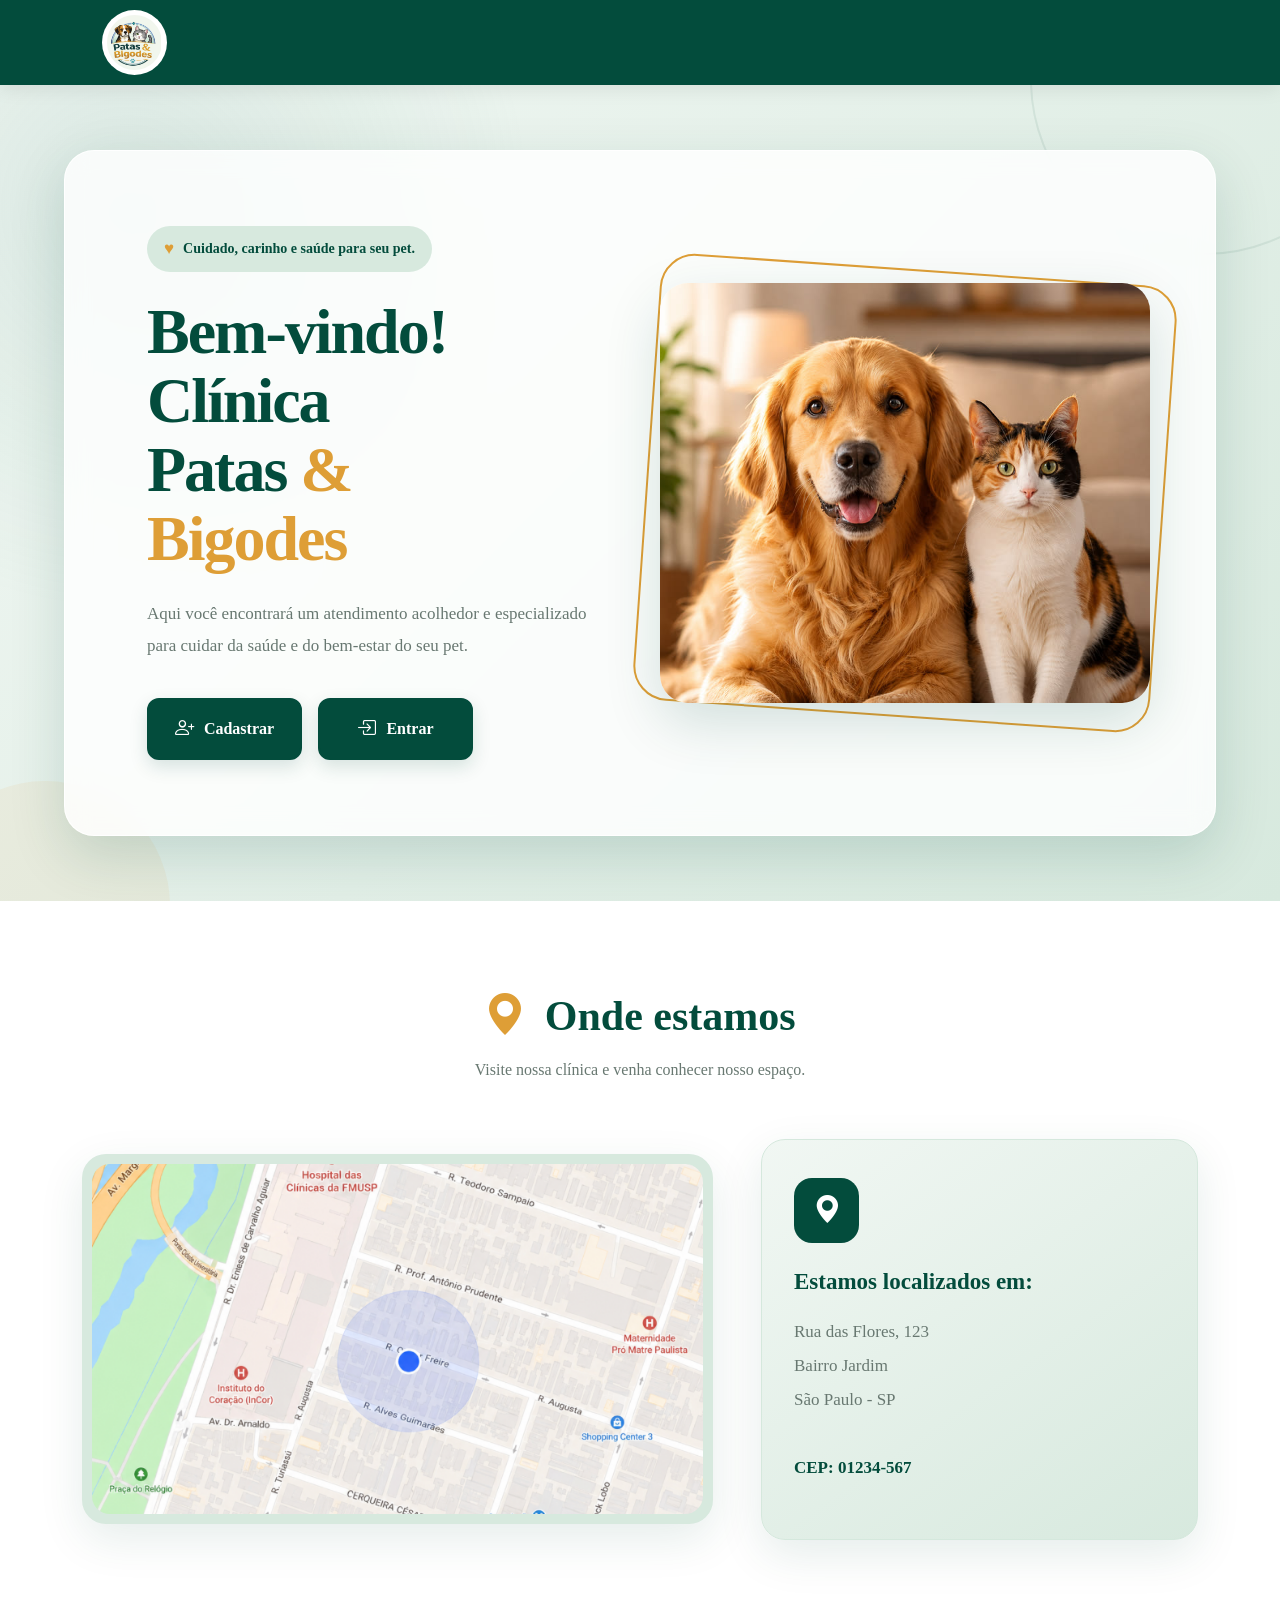
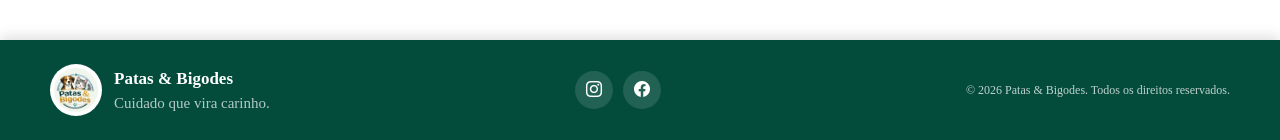
==== src/main/resources/templates/index.html @ 88928b93 "Primeiro commit" ====
<!DOCTYPE html>

<html lang="pt-BR">

<head>

    <meta charset="UTF-8">
    <meta name="viewport" content="width=device-width, initial-scale=1.0">

    <meta name="description" content="Clínica Veterinária Patas & Bigodes">
    <meta name="author" content="Nycole">
    <meta name="keywords" content="veterinária, animais, pet, clínica veterinária">

    <title>Clínica Patas & Bigodes</title>

    <!-- Bootstrap -->
    <link href="https://cdn.jsdelivr.net/npm/bootstrap@5.3.8/dist/css/bootstrap.min.css" rel="stylesheet">

    <!-- Bootstrap Icons -->
    <link rel="stylesheet" href="https://cdn.jsdelivr.net/npm/bootstrap-icons@1.13.1/font/bootstrap-icons.min.css">

    <!-- Favicon -->
    <link rel="icon" type="image/png" href="../static/img/favicon.png">

    <link rel="stylesheet" href="../static/css/style.css">

</head>

<body>

    <!-- =========================
     CABEÇALHO
========================= -->

    <header>

        <nav class="navbar">

            <div class="container-fluid">



                <div class="logo">

                    <img src="../static/img/logo.png" alt="Logo Patas & Bigodes">

                </div>

            </div>

            </div>

        </nav>

    </header>

    <main>

        <!-- =========================
     INÍCIO
========================= -->

        <section class="inicio" id="inicio">

            <div class="card-clinica">

                <div class="container-fluid">

                    <div class="row align-items-center">


                        <!-- CONTEÚDO -->

                        <div class="col-lg-6 col-md-6">

                            <div class="conteudo">

                                <p class="tagline">

                                    Cuidado, carinho e saúde para seu pet.

                                </p>


                                <h1 class="titulo">

                                    Bem-vindo!<br>
                                    Clínica<br>
                                    Patas <span>&amp;</span><br>
                                    <span>Bigodes</span>

                                </h1>


                                <p class="descricao">

                                    Aqui você encontrará um atendimento
                                    acolhedor e especializado para cuidar
                                    da saúde e do bem-estar do seu pet.

                                </p>


                                <div class="botoes">

                                    <a href="cadastro.html" class="btn btn-clinica">

                                        <i class="bi bi-person-plus"></i>

                                        Cadastrar

                                    </a>


                                    <a href="login.html" class="btn btn-clinica">

                                        <i class="bi bi-box-arrow-in-right"></i>

                                        Entrar

                                    </a>

                                </div>

                            </div>

                        </div>



                        <!-- IMAGEM -->

                        <div class="col-lg-6 col-md-6">

                            <div class="animais">

                                <img src="../static/img/caes_gatos.jpg"
                                    alt="Cachorro e gato da Clínica Patas & Bigodes">

                            </div>

                        </div>


                    </div>

                </div>

            </div>

        </section>

        <!-- =========================
     LOCALIZAÇÃO
========================= -->

        <section class="localizacao" id="contato">

            <div class="container">


                <div class="titulo-localizacao">

                    <h2>

                        <i class="bi bi-geo-alt-fill"></i>

                        Onde estamos

                    </h2>

                    <p>

                        Visite nossa clínica e venha conhecer nosso espaço.

                    </p>

                </div>



                <div class="row align-items-center g-5">


                    <!-- MAPA -->

                    <div class="col-md-7">

                        <div class="mapa-container">

                            <img src="../static/img/mapa.png" alt="Localização da Clínica Patas & Bigodes" class="mapa">

                        </div>

                    </div>



                    <!-- ENDEREÇO -->

                    <div class="col-md-5">

                        <div class="endereco">


                            <div class="icone-localizacao">

                                <i class="bi bi-geo-alt-fill"></i>

                            </div>


                            <h3>

                                Estamos localizados em:

                            </h3>


                            <p>

                                Rua das Flores, 123
                                <br>

                                Bairro Jardim
                                <br>

                                São Paulo - SP

                                <br><br>

                                <strong>CEP: 01234-567</strong>

                            </p>

                        </div>

                    </div>


                </div>

            </div>

        </section>

    </main>

    <!-- =========================
     RODAPÉ
========================= -->

    <footer>

        <div class="footer-content">

            <div class="footer-logo">

                <img src="../static/img/logo.png" alt="Patas & Bigodes">

                <div>

                    <strong>Patas & Bigodes</strong>

                    <span>
                        Cuidado que vira carinho.
                    </span>

                </div>

            </div>


            <div class="footer-social">

                <a href="https://www.instagram.com/" target="_blank" aria-label="Instagram">

                    <i class="bi bi-instagram"></i>

                </a>

                <a href="https://www.facebook.com/" target="_blank" aria-label="Facebook">

                    <i class="bi bi-facebook"></i>

                </a>

            </div>


            <p>
                © 2026 Patas & Bigodes. Todos os direitos reservados.
            </p>

        </div>

    </footer>

    <!-- Bootstrap JS -->

    <script src="../static/js/index.js"></script>

</body>

</html>
---- src/main/resources/static/css/style.css ----
/* ==========================================
   PATAS & BIGODES
   Estilo moderno e responsivo
========================================== */

/* PALETA DE CORES */
:root {
    --verde-escuro: #034C3C;
    --verde: #4D8B7D;
    --verde-medio: #76A99A;
    --verde-claro: #D7E9DE;
    --verde-fundo: #F1F7F3;

    --dourado: #DE9E36;
    --dourado-claro: #F5E4C3;

    --branco: #FFFFFF;
    --texto: #26332F;
    --texto-suave: #687871;

    --sombra: 0 15px 45px rgba(3, 76, 60, 0.10);
    --sombra-forte: 0 20px 55px rgba(3, 76, 60, 0.16);

    --raio: 24px;
}

/* ==========================================
   CONFIGURAÇÕES GERAIS
========================================== */

* {
    margin: 0;
    padding: 0;
    box-sizing: border-box;
}

html {
    scroll-behavior: smooth;
    scroll-padding-top: 30px;
}

body {
    font-family: Georgia, 'Times New Roman', serif;
    background-color: var(--verde-fundo);
    color: var(--texto);
    overflow-x: hidden;
}

a {
    text-decoration: none;
}

img {
    max-width: 100%;
    display: block;
}

/* ==========================================
   CABEÇALHO
========================================== */

header {
    width: 100%;
    height: 85px;
    background-color: var(--verde-escuro);

    display: flex;
    align-items: center;

    position: relative;
    z-index: 10;

    box-shadow: 0 4px 18px rgba(0, 0, 0, 0.08);
}

.navbar {
    width: 100%;
    height: 100%;
    padding: 0 7%;
}

.navbar .container-fluid {
    height: 100%;
    display: flex;
    align-items: center;
}

.logo {
    display: flex;
    align-items: center;
}

.logo img {
    width: 65px;
    height: 65px;

    object-fit: contain;

    background-color: var(--branco);
    border-radius: 50%;

    padding: 5px;

    transition: transform 0.3s ease;
}

.logo img:hover {
    transform: scale(1.08) rotate(-5deg);
}

/* ==========================================
   SEÇÃO INICIAL
========================================== */

.inicio {
    min-height: 650px;

    padding: 65px 5%;

    display: flex;
    align-items: center;
    justify-content: center;

    position: relative;
    overflow: hidden;

    background:
        radial-gradient(
            circle at 10% 15%,
            rgba(118, 169, 154, 0.18),
            transparent 30%
        ),
        linear-gradient(
            135deg,
            #F1F7F3 0%,
            #E2EFE7 55%,
            #D7E9DE 100%
        );
}

/* Detalhes decorativos */

.inicio::before {
    content: "";
    position: absolute;

    width: 350px;
    height: 350px;

    border: 2px solid rgba(3, 76, 60, 0.08);
    border-radius: 50%;

    top: -180px;
    right: -100px;
}

.inicio::after {
    content: "";
    position: absolute;

    width: 250px;
    height: 250px;

    background-color: rgba(222, 158, 54, 0.08);
    border-radius: 50%;

    bottom: -130px;
    left: -80px;
}

/* Cartão principal */

.card-clinica {
    width: 100%;
    max-width: 1200px;

    padding: 55px 45px;

    background-color: rgba(255, 255, 255, 0.82);

    border: 1px solid rgba(255, 255, 255, 0.9);
    border-radius: 30px;

    box-shadow: var(--sombra-forte);

    position: relative;
    z-index: 1;

    backdrop-filter: blur(12px);
}

/* ==========================================
   CONTEÚDO DA APRESENTAÇÃO
========================================== */

.conteudo {
    padding: 20px 25px;
}

.tagline {
    display: inline-flex;
    align-items: center;
    gap: 9px;

    padding: 10px 17px;

    background-color: var(--verde-claro);
    color: var(--verde-escuro);

    border-radius: 30px;

    font-size: 14px;
    font-weight: 600;

    margin-bottom: 25px;
}

.tagline::before {
    content: "♥";
    color: var(--dourado);
    font-size: 17px;
}

.titulo {
    color: var(--verde-escuro);

    font-size: clamp(40px, 5vw, 65px);
    font-weight: 800;

    line-height: 1.08;
    letter-spacing: -2px;

    margin-bottom: 25px;
}

.titulo span {
    color: var(--dourado);
}

.descricao {
    max-width: 470px;

    color: var(--texto-suave);

    font-size: 17px;
    line-height: 1.9;

    margin-bottom: 35px;
}

/* ==========================================
   BOTÕES
========================================== */

.botoes {
    display: flex;
    align-items: center;
    flex-wrap: wrap;
    gap: 16px;
}

.btn-clinica {
    min-width: 155px;

    padding: 15px 25px;

    display: inline-flex;
    align-items: center;
    justify-content: center;
    gap: 10px;

    background-color: var(--verde-escuro);
    color: var(--branco);

    border: 2px solid var(--verde-escuro);
    border-radius: 12px;

    font-size: 16px;
    font-weight: 600;

    box-shadow: 0 7px 18px rgba(3, 76, 60, 0.15);

    transition: all 0.3s ease;
}

.btn-clinica i {
    font-size: 19px;
}

.btn-clinica:hover {
    background-color: var(--dourado);
    border-color: var(--dourado);

    color: var(--branco);

    transform: translateY(-4px);

    box-shadow: 0 10px 22px rgba(222, 158, 54, 0.25);
}

.btn-clinica:active {
    transform: scale(0.97);
}

/* ==========================================
   IMAGEM DOS ANIMAIS
========================================== */

.animais {
    width: 100%;
    max-width: 490px;

    margin: 0 auto;

    position: relative;
}

.animais::before {
    content: "";

    position: absolute;
    inset: -14px;

    border: 2px solid var(--dourado);
    border-radius: 35px;

    transform: rotate(4deg);

    z-index: -1;
}

.animais img {
    width: 100%;
    height: 420px;

    object-fit: cover;

    border-radius: 28px;

    box-shadow: var(--sombra-forte);

    transition: transform 0.5s ease;
}

.animais:hover img {
    transform: scale(1.025);
}

/* ==========================================
   LOCALIZAÇÃO
========================================== */

.localizacao {
    padding: 90px 5% 100px;

    background-color: var(--branco);
}

.titulo-localizacao {
    text-align: center;
    margin-bottom: 55px;
}

.titulo-localizacao h2 {
    color: var(--verde-escuro);

    font-size: clamp(30px, 4vw, 42px);
    font-weight: 800;

    margin-bottom: 15px;
}

.titulo-localizacao h2 i {
    color: var(--dourado);
    margin-right: 8px;
}

.titulo-localizacao p {
    color: var(--texto-suave);
    font-size: 16px;
    line-height: 1.7;
}

/* ==========================================
   MAPA
========================================== */

.mapa-container {
    width: 100%;
    height: 370px;

    padding: 10px;

    background-color: var(--verde-claro);
    border-radius: var(--raio);

    box-shadow: var(--sombra);

    overflow: hidden;

    transition: transform 0.3s ease;
}

.mapa-container:hover {
    transform: translateY(-6px);
}

.mapa {
    width: 100%;
    height: 100%;

    object-fit: cover;

    border-radius: 18px;
}

/* ==========================================
   ENDEREÇO
========================================== */

.endereco {
    padding: 38px 32px;

    background:
        linear-gradient(
            145deg,
            #F1F7F3,
            #D7E9DE
        );

    border: 1px solid #D5E8DD;
    border-radius: var(--raio);

    box-shadow: var(--sombra);

    transition: all 0.3s ease;
}

.endereco:hover {
    transform: translateY(-6px);
    box-shadow: var(--sombra-forte);
}

.icone-localizacao {
    width: 65px;
    height: 65px;

    display: flex;
    align-items: center;
    justify-content: center;

    background-color: var(--verde-escuro);
    color: var(--branco);

    border-radius: 18px;

    font-size: 28px;

    margin-bottom: 25px;
}

.endereco h3 {
    color: var(--verde-escuro);

    font-size: 23px;
    font-weight: 700;

    margin-bottom: 20px;
}

.endereco p {
    color: var(--texto-suave);

    font-size: 17px;
    line-height: 2;
}

.endereco strong {
    color: var(--verde-escuro);
}

/* ==========================================
   RODAPÉ
========================================== */

footer {

    background-color: #034C3C;

    color: white;

    box-shadow:
        0 -4px 12px rgba(0, 0, 0, 0.12);

}

.footer-content {

    width: min(1180px, 94%);

    min-height: 100px;

    margin: 0 auto;

    padding: 20px 0;

    display: flex;

    align-items: center;

    justify-content: space-between;

    gap: 20px;

}

.footer-logo {

    display: flex;

    align-items: center;

    gap: 12px;

}

.footer-logo img {

    width: 52px;
    height: 52px;

    padding: 4px;

    border-radius: 50%;

    background-color: white;

    object-fit: contain;


}

.footer-logo strong {

    display: block;

    font-size: 17px;

}

.footer-logo span {

    display: block;

    color: rgba(255, 255, 255, 0.7);

    font-size: 15px;

}

.footer-social {

    display: flex;

    gap: 10px;

}

.footer-social a {

    width: 38px;
    height: 38px;

    display: flex;

    align-items: center;

    justify-content: center;

    border-radius: 50%;

    background-color: rgba(255, 255, 255, 0.12);

    color: white;

    text-decoration: none;

    transition: 0.3s;

}

.footer-social a:hover {

    background-color: white;

    color: #3E7CB1;

    transform: translateY(-2px);

}

.footer-content>p {

    margin: 0;

    color: rgba(255, 255, 255, 0.75);

    font-size: 12px;

}

.contatos {
    color: var(--amarelo);
    font-size: 16px;
}
/* ==========================================
   ANIMAÇÕES COM JAVASCRIPT
========================================== */

.reveal {
    opacity: 0;
    transform: translateY(30px);

    transition:
        opacity 0.8s ease,
        transform 0.8s ease;
}

.reveal.is-visible {
    opacity: 1;
    transform: translateY(0);
}

/* ==========================================
   ACESSIBILIDADE
========================================== */

a:focus-visible {
    outline: 3px solid var(--dourado);
    outline-offset: 5px;
}

/* ==========================================
   RESPONSIVIDADE - TABLETS
========================================== */

@media (max-width: 991px) {

    .inicio {
        padding: 45px 4%;
    }

    .card-clinica {
        padding: 40px 25px;
    }

    .conteudo {
        padding: 15px 5px;
    }

    .titulo {
        font-size: clamp(38px, 6vw, 55px);
    }

    .animais {
        margin-top: 30px;
    }

    .animais img {
        height: 350px;
    }

    .localizacao {
        padding: 70px 5%;
    }
}

/* ==========================================
   RESPONSIVIDADE - CELULARES
========================================== */

@media (max-width: 576px) {

    header {
        height: 72px;
    }

    .navbar {
        padding: 0 5%;
    }

    .logo img {
        width: 55px;
        height: 55px;
    }

    .inicio {
        min-height: auto;
        padding: 35px 15px 50px;
    }

    .card-clinica {
        padding: 28px 18px;
        border-radius: 22px;
    }

    .tagline {
        font-size: 12px;
        padding: 9px 12px;
    }

    .titulo {
        font-size: 43px;
        letter-spacing: -1.5px;
    }

    .descricao {
        font-size: 15px;
        line-height: 1.8;
    }

    .botoes {
        flex-direction: column;
        align-items: stretch;
    }

    .btn-clinica {
        width: 100%;
    }

    .animais {
        margin-top: 35px;
    }

    .animais img {
        height: 270px;
        border-radius: 20px;
    }

    .animais::before {
        inset: -8px;
        border-radius: 25px;
    }

    .localizacao {
        padding: 60px 18px;
    }

    .titulo-localizacao {
        margin-bottom: 35px;
    }

    .titulo-localizacao p {
        font-size: 14px;
    }

    .mapa-container {
        height: 270px;
    }

    .endereco {
        padding: 28px 22px;
    }

    .endereco h3 {
        font-size: 20px;
    }

    .endereco p {
        font-size: 15px;
    }

    footer {
        padding: 30px 20px 20px;
    }

    .footer-content {
        justify-content: center;
        text-align: center;
    }

    .footer-logo {
        justify-content: center;
        width: 100%;
    }

    .footer-social {
        justify-content: center;
        width: 100%;
    }

    .footer-content > p {
        font-size: 12px;
        line-height: 1.7;
    }
}

/* ==========================================
   REDUÇÃO DE MOVIMENTO
========================================== */

@media (prefers-reduced-motion: reduce) {

    *,
    *::before,
    *::after {
        scroll-behavior: auto !important;
        animation-duration: 0.01ms !important;
        transition-duration: 0.01ms !important;
    }

    .reveal {
        opacity: 1;
        transform: none;
    }
}
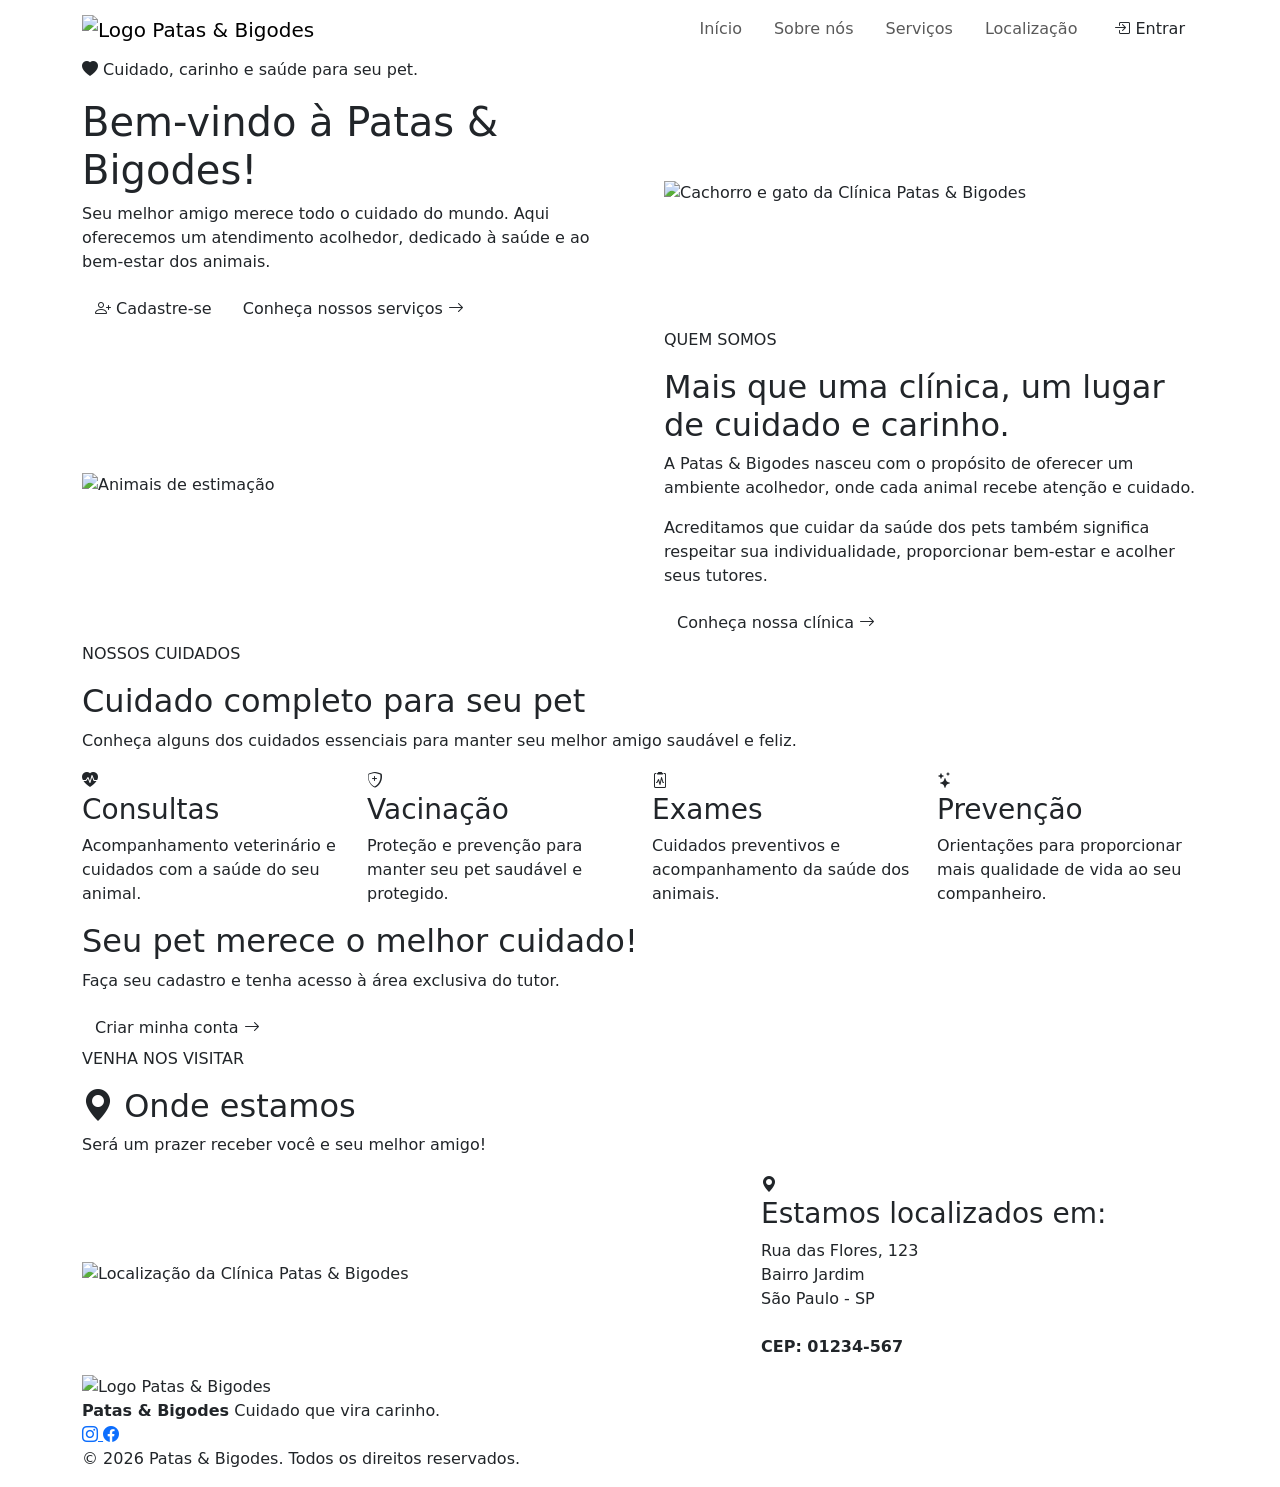
==== commit 5e2e4af5: "começando o backend" ====
--- a/src/main/resources/templates/index.html
+++ b/src/main/resources/templates/index.html
@@ -1,305 +1,420 @@
 <!DOCTYPE html>
-
-<html lang="pt-BR">
+<html lang="pt-BR" xmlns:th="http://www.thymeleaf.org">
+
 
 <head>
-
     <meta charset="UTF-8">
     <meta name="viewport" content="width=device-width, initial-scale=1.0">
 
-    <meta name="description" content="Clínica Veterinária Patas & Bigodes">
-    <meta name="author" content="Nycole">
+
+    <meta name="description" content="Clínica Veterinária Patas & Bigodes. Cuidado, carinho e saúde para seu pet.">
+    <meta name="author" content="Patas & Bigodes">
     <meta name="keywords" content="veterinária, animais, pet, clínica veterinária">
 
-    <title>Clínica Patas & Bigodes</title>
-
-    <!-- Bootstrap -->
+    <title>Patas & Bigodes | Clínica Veterinária</title>
+
     <link href="https://cdn.jsdelivr.net/npm/bootstrap@5.3.8/dist/css/bootstrap.min.css" rel="stylesheet">
-
-    <!-- Bootstrap Icons -->
     <link rel="stylesheet" href="https://cdn.jsdelivr.net/npm/bootstrap-icons@1.13.1/font/bootstrap-icons.min.css">
 
-    <!-- Favicon -->
-    <link rel="icon" type="image/png" href="../static/img/favicon.png">
-
-    <link rel="stylesheet" href="../static/css/style.css">
+    <link rel="icon" type="image/png" th:href="@{/img/favicon.png}">
+    <link rel="stylesheet" th:href="@{/css/style.css}">
 
 </head>
 
+
 <body>
 
-    <!-- =========================
-     CABEÇALHO
-========================= -->
-
-    <header>
-
-        <nav class="navbar">
-
-            <div class="container-fluid">
-
-
-
-                <div class="logo">
-
-                    <img src="../static/img/logo.png" alt="Logo Patas & Bigodes">
-
-                </div>
-
-            </div>
-
-            </div>
-
-        </nav>
-
-    </header>
-
-    <main>
-
-        <!-- =========================
-     INÍCIO
-========================= -->
-
-        <section class="inicio" id="inicio">
-
-            <div class="card-clinica">
-
-                <div class="container-fluid">
-
-                    <div class="row align-items-center">
-
-
-                        <!-- CONTEÚDO -->
-
-                        <div class="col-lg-6 col-md-6">
-
-                            <div class="conteudo">
-
-                                <p class="tagline">
-
-                                    Cuidado, carinho e saúde para seu pet.
-
-                                </p>
-
-
-                                <h1 class="titulo">
-
-                                    Bem-vindo!<br>
-                                    Clínica<br>
-                                    Patas <span>&amp;</span><br>
-                                    <span>Bigodes</span>
-
-                                </h1>
-
-
-                                <p class="descricao">
-
-                                    Aqui você encontrará um atendimento
-                                    acolhedor e especializado para cuidar
-                                    da saúde e do bem-estar do seu pet.
-
-                                </p>
-
-
-                                <div class="botoes">
-
-                                    <a href="cadastro.html" class="btn btn-clinica">
-
-                                        <i class="bi bi-person-plus"></i>
-
-                                        Cadastrar
-
-                                    </a>
-
-
-                                    <a href="login.html" class="btn btn-clinica">
-
-                                        <i class="bi bi-box-arrow-in-right"></i>
-
-                                        Entrar
-
-                                    </a>
-
-                                </div>
-
-                            </div>
-
-                        </div>
-
-
-
-                        <!-- IMAGEM -->
-
-                        <div class="col-lg-6 col-md-6">
-
-                            <div class="animais">
-
-                                <img src="../static/img/caes_gatos.jpg"
-                                    alt="Cachorro e gato da Clínica Patas & Bigodes">
-
-                            </div>
-
-                        </div>
-
-
-                    </div>
-
-                </div>
-
-            </div>
-
-        </section>
-
-        <!-- =========================
-     LOCALIZAÇÃO
-========================= -->
-
-        <section class="localizacao" id="contato">
-
-            <div class="container">
-
-
-                <div class="titulo-localizacao">
-
-                    <h2>
-
-                        <i class="bi bi-geo-alt-fill"></i>
-
-                        Onde estamos
-
-                    </h2>
-
-                    <p>
-
-                        Visite nossa clínica e venha conhecer nosso espaço.
-
-                    </p>
-
-                </div>
-
-
-
-                <div class="row align-items-center g-5">
-
-
-                    <!-- MAPA -->
-
-                    <div class="col-md-7">
-
-                        <div class="mapa-container">
-
-                            <img src="../static/img/mapa.png" alt="Localização da Clínica Patas & Bigodes" class="mapa">
-
-                        </div>
-
-                    </div>
-
-
-
-                    <!-- ENDEREÇO -->
-
-                    <div class="col-md-5">
-
-                        <div class="endereco">
-
-
-                            <div class="icone-localizacao">
-
-                                <i class="bi bi-geo-alt-fill"></i>
-
-                            </div>
-
-
-                            <h3>
-
-                                Estamos localizados em:
-
-                            </h3>
-
-
-                            <p>
-
-                                Rua das Flores, 123
-                                <br>
-
-                                Bairro Jardim
-                                <br>
-
-                                São Paulo - SP
-
-                                <br><br>
-
-                                <strong>CEP: 01234-567</strong>
-
-                            </p>
-
-                        </div>
-
-                    </div>
-
-
-                </div>
-
-            </div>
-
-        </section>
-
-    </main>
-
-    <!-- =========================
-     RODAPÉ
-========================= -->
-
-    <footer>
+
+<header>
+    <nav class="navbar navbar-expand-lg" aria-label="Menu principal">
+        <div class="container">
+
+
+            <a class="navbar-brand logo" th:href="@{/}" aria-label="Página inicial">
+                <img th:src="@{/img/logo.png}" alt="Logo Patas & Bigodes">
+            </a>
+
+            <button class="navbar-toggler" type="button"
+                    data-bs-toggle="collapse"
+                    data-bs-target="#menuNavbar"
+                    aria-controls="menuNavbar"
+                    aria-expanded="false"
+                    aria-label="Abrir ou fechar menu">
+                <span class="navbar-toggler-icon"></span>
+            </button>
+
+            <div class="collapse navbar-collapse" id="menuNavbar">
+                <ul class="navbar-nav ms-auto align-items-lg-center gap-lg-3">
+
+                    <li class="nav-item">
+                        <a class="nav-link" th:href="@{/#inicio}">Início</a>
+                    </li>
+
+                    <li class="nav-item">
+                        <a class="nav-link" th:href="@{/#sobre}">Sobre nós</a>
+                    </li>
+
+                    <li class="nav-item">
+                        <a class="nav-link" th:href="@{/#servicos}">Serviços</a>
+                    </li>
+
+                    <li class="nav-item">
+                        <a class="nav-link" th:href="@{/#localizacao}">Localização</a>
+                    </li>
+
+                    <li class="nav-item">
+                        <a th:href="@{/login}" class="btn btn-clinica">
+                            <i class="bi bi-box-arrow-in-right"></i>
+                            Entrar
+                        </a>
+                    </li>
+
+                </ul>
+            </div>
+
+        </div>
+    </nav>
+
+</header>
+
+
+<main>
+
+
+    <!-- INÍCIO -->
+    <section class="inicio" id="inicio">
+        <div class="container">
+            <div class="row align-items-center g-5">
+
+                <div class="col-lg-6">
+                    <div class="conteudo">
+
+                        <p class="tagline">
+                            <i class="bi bi-heart-fill"></i>
+                            Cuidado, carinho e saúde para seu pet.
+                        </p>
+
+                        <h1 class="titulo">
+                            Bem-vindo à
+                            <span>Patas & Bigodes!</span>
+                        </h1>
+
+                        <p class="descricao">
+                            Seu melhor amigo merece todo o cuidado do mundo.
+                            Aqui oferecemos um atendimento acolhedor,
+                            dedicado à saúde e ao bem-estar dos animais.
+                        </p>
+
+                        <div class="botoes">
+
+                            <a th:href="@{/cadastro}" class="btn btn-clinica">
+                                <i class="bi bi-person-plus"></i>
+                                Cadastre-se
+                            </a>
+
+                            <a th:href="@{/#servicos}" class="btn btn-outline-clinica">
+                                Conheça nossos serviços
+                                <i class="bi bi-arrow-right"></i>
+                            </a>
+
+                        </div>
+
+                    </div>
+                </div>
+
+                <div class="col-lg-6">
+                    <div class="animais">
+                        <img th:src="@{/img/caes_gatos.jpg}"
+                             alt="Cachorro e gato da Clínica Patas & Bigodes"
+                             fetchpriority="high">
+                    </div>
+                </div>
+
+            </div>
+        </div>
+    </section>
+
+    <!-- SOBRE -->
+    <section class="sobre" id="sobre">
+        <div class="container">
+            <div class="row align-items-center g-5">
+
+                <div class="col-lg-6">
+                    <div class="sobre-imagem">
+                        <img th:src="@{/img/caes_gatos.jpg}"
+                             alt="Animais de estimação"
+                             loading="lazy">
+                    </div>
+                </div>
+
+                <div class="col-lg-6">
+                    <div class="sobre-conteudo">
+
+                        <p class="tagline">QUEM SOMOS</p>
+
+                        <h2>
+                            Mais que uma clínica,
+                            <span>um lugar de cuidado e carinho.</span>
+                        </h2>
+
+                        <p>
+                            A Patas & Bigodes nasceu com o propósito de
+                            oferecer um ambiente acolhedor, onde cada
+                            animal recebe atenção e cuidado.
+                        </p>
+
+                        <p>
+                            Acreditamos que cuidar da saúde dos pets
+                            também significa respeitar sua individualidade,
+                            proporcionar bem-estar e acolher seus tutores.
+                        </p>
+
+                        <a th:href="@{/#localizacao}" class="btn btn-clinica">
+                            Conheça nossa clínica
+                            <i class="bi bi-arrow-right"></i>
+                        </a>
+
+                    </div>
+                </div>
+
+            </div>
+        </div>
+    </section>
+
+    <!-- SERVIÇOS -->
+    <section class="servicos" id="servicos">
+        <div class="container">
+
+            <div class="titulo-secao">
+
+                <p class="tagline">NOSSOS CUIDADOS</p>
+
+                <h2>Cuidado completo para seu pet</h2>
+
+                <p>
+                    Conheça alguns dos cuidados essenciais para manter
+                    seu melhor amigo saudável e feliz.
+                </p>
+
+            </div>
+
+            <div class="row g-4">
+
+                <div class="col-md-6 col-lg-3">
+                    <div class="card-servico">
+
+                        <div class="icone-servico">
+                            <i class="bi bi-heart-pulse-fill"></i>
+                        </div>
+
+                        <h3>Consultas</h3>
+
+                        <p>
+                            Acompanhamento veterinário e cuidados
+                            com a saúde do seu animal.
+                        </p>
+
+                    </div>
+                </div>
+
+                <div class="col-md-6 col-lg-3">
+                    <div class="card-servico">
+
+                        <div class="icone-servico">
+                            <i class="bi bi-shield-plus"></i>
+                        </div>
+
+                        <h3>Vacinação</h3>
+
+                        <p>
+                            Proteção e prevenção para manter seu
+                            pet saudável e protegido.
+                        </p>
+
+                    </div>
+                </div>
+
+                <div class="col-md-6 col-lg-3">
+                    <div class="card-servico">
+
+                        <div class="icone-servico">
+                            <i class="bi bi-clipboard2-pulse"></i>
+                        </div>
+
+                        <h3>Exames</h3>
+
+                        <p>
+                            Cuidados preventivos e acompanhamento
+                            da saúde dos animais.
+                        </p>
+
+                    </div>
+                </div>
+
+                <div class="col-md-6 col-lg-3">
+                    <div class="card-servico">
+
+                        <div class="icone-servico">
+                            <i class="bi bi-stars"></i>
+                        </div>
+
+                        <h3>Prevenção</h3>
+
+                        <p>
+                            Orientações para proporcionar mais
+                            qualidade de vida ao seu companheiro.
+                        </p>
+
+                    </div>
+                </div>
+
+            </div>
+        </div>
+    </section>
+
+    <!-- CHAMADA PARA CADASTRO -->
+    <section class="chamada-cadastro">
+        <div class="container">
+
+            <div class="chamada-conteudo">
+
+                <i class="bi bi-paw-fill"></i>
+
+                <h2>Seu pet merece o melhor cuidado!</h2>
+
+                <p>
+                    Faça seu cadastro e tenha acesso à área exclusiva
+                    do tutor.
+                </p>
+
+                <a th:href="@{/cadastro}" class="btn btn-clinica">
+                    Criar minha conta
+                    <i class="bi bi-arrow-right"></i>
+                </a>
+
+            </div>
+
+        </div>
+    </section>
+
+    <!-- LOCALIZAÇÃO -->
+    <section class="localizacao" id="localizacao">
+        <div class="container">
+
+            <div class="titulo-secao">
+
+                <p class="tagline">VENHA NOS VISITAR</p>
+
+                <h2>
+                    <i class="bi bi-geo-alt-fill"></i>
+                    Onde estamos
+                </h2>
+
+                <p>
+                    Será um prazer receber você e seu melhor amigo!
+                </p>
+
+            </div>
+
+            <div class="row align-items-center g-5">
+
+                <div class="col-lg-7">
+                    <div class="mapa-container">
+
+                        <img th:src="@{/img/mapa.png}"
+                             alt="Localização da Clínica Patas & Bigodes"
+                             class="mapa"
+                             loading="lazy">
+
+                    </div>
+                </div>
+
+                <div class="col-lg-5">
+                    <div class="endereco">
+
+                        <div class="icone-localizacao">
+                            <i class="bi bi-geo-alt-fill"></i>
+                        </div>
+
+                        <h3>Estamos localizados em:</h3>
+
+                        <p>
+                            Rua das Flores, 123
+                            <br>
+                            Bairro Jardim
+                            <br>
+                            São Paulo - SP
+                            <br><br>
+                            <strong>CEP: 01234-567</strong>
+                        </p>
+
+                    </div>
+                </div>
+
+            </div>
+        </div>
+    </section>
+
+</main>
+
+
+<!-- RODAPÉ -->
+
+
+<footer>
+    <div class="container">
+
 
         <div class="footer-content">
 
             <div class="footer-logo">
 
-                <img src="../static/img/logo.png" alt="Patas & Bigodes">
+                <img th:src="@{/img/logo.png}"
+                     alt="Logo Patas & Bigodes"
+                     loading="lazy">
 
                 <div>
-
                     <strong>Patas & Bigodes</strong>
-
-                    <span>
-                        Cuidado que vira carinho.
-                    </span>
-
-                </div>
-
-            </div>
-
+                    <span>Cuidado que vira carinho.</span>
+                </div>
+
+            </div>
 
             <div class="footer-social">
 
-                <a href="https://www.instagram.com/" target="_blank" aria-label="Instagram">
-
+                <a href="https://www.instagram.com/"
+                   target="_blank"
+                   rel="noopener noreferrer"
+                   aria-label="Instagram">
                     <i class="bi bi-instagram"></i>
-
                 </a>
 
-                <a href="https://www.facebook.com/" target="_blank" aria-label="Facebook">
-
+                <a href="https://www.facebook.com/"
+                   target="_blank"
+                   rel="noopener noreferrer"
+                   aria-label="Facebook">
                     <i class="bi bi-facebook"></i>
-
                 </a>
 
             </div>
 
-
             <p>
-                © 2026 Patas & Bigodes. Todos os direitos reservados.
+                © <span id="ano">2026</span> Patas & Bigodes.
+                Todos os direitos reservados.
             </p>
 
         </div>
 
-    </footer>
-
-    <!-- Bootstrap JS -->
-
-    <script src="../static/js/index.js"></script>
+    </div>
+
+</footer>
+
+
+<script src="https://cdn.jsdelivr.net/npm/bootstrap@5.3.8/dist/js/bootstrap.bundle.min.js"></script>
+
+
+<script th:src="@{/js/index.js}"></script>
+
 
 </body>
-
 </html>
